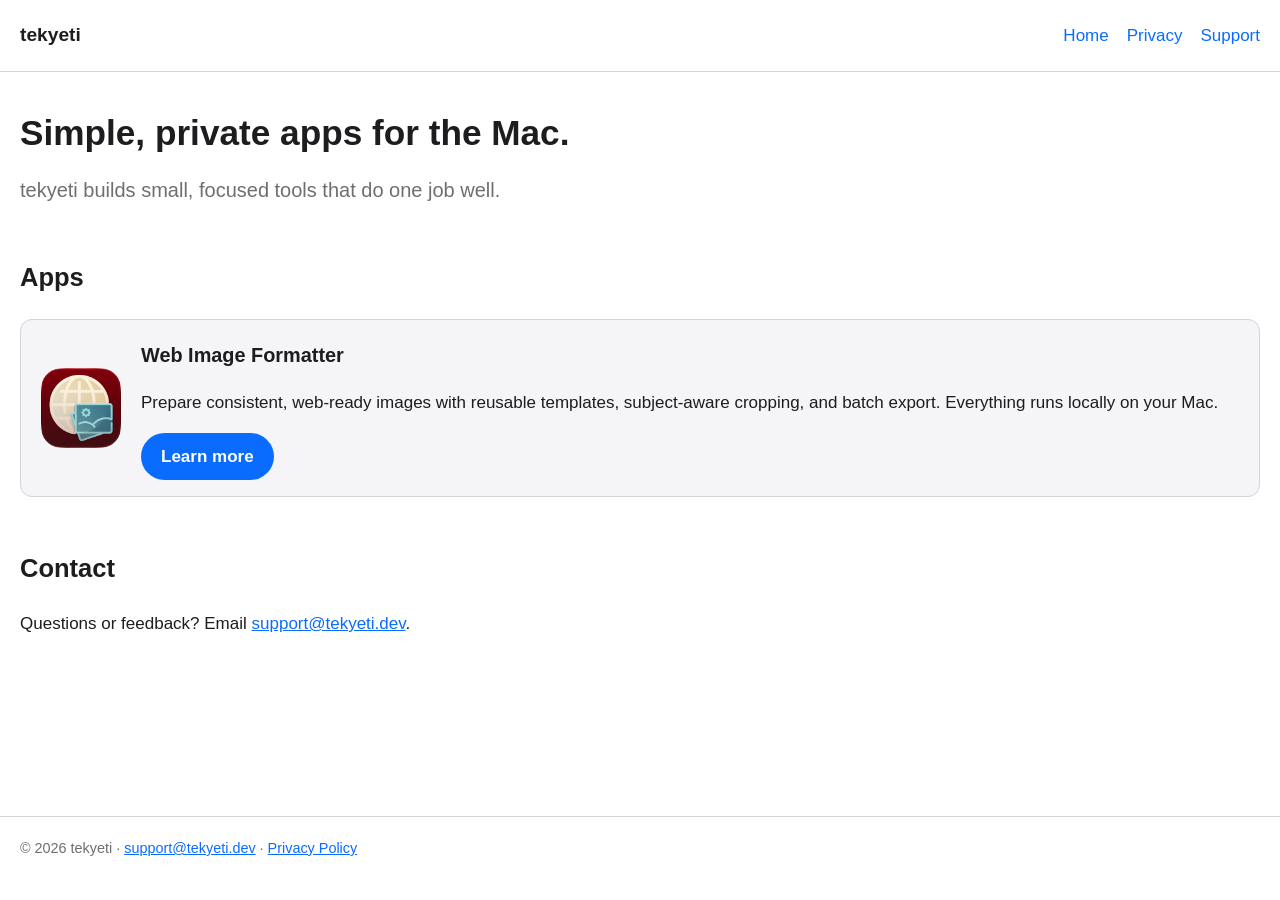
==== index.html @ 0e45036f "Update home page tagline Co-Authored-By: Claude Sonnet 5.5 <noreply@anthropic.com> Claude-Session: h" ====
<!doctype html>
<html lang="en"><head><meta charset="utf-8"><meta name="viewport" content="width=device-width,initial-scale=1">
<title>tekyeti</title><meta name="description" content="Simple, private apps for the Mac by tekyeti."><link rel="stylesheet" href="/styles.css"></head>
<body><header><a class="brand" href="/">tekyeti</a><nav><a href="/">Home</a><a href="/privacy/">Privacy</a><a href="/support/">Support</a></nav></header><main>
<h1>Simple, private apps for the Mac.</h1>
<p class="lead">tekyeti builds small, focused tools that do one job well.</p>
<h2>Apps</h2>
<div class="card has-icon"><img class="app-icon" src="/images/web-image-formatter/icon.jpg" alt="Web Image Formatter app icon" width="80" height="80"><div><h3>Web Image Formatter</h3>
<p>Prepare consistent, web-ready images with reusable templates, subject-aware cropping, and batch export. Everything runs locally on your Mac.</p>
<a class="btn" href="/web-image-formatter/">Learn more</a></div></div>
<h2>Contact</h2>
<p>Questions or feedback? Email <a href="mailto:support@tekyeti.dev">support@tekyeti.dev</a>.</p>
</main><footer>&copy; 2026 tekyeti &middot; <a href="mailto:support@tekyeti.dev">support@tekyeti.dev</a> &middot; <a href="/privacy/">Privacy Policy</a></footer></body></html>
---- styles.css ----
:root{--bg:#fff;--fg:#1d1d1f;--muted:#6e6e73;--accent:#0a6cff;--card:#f5f5f7;--line:#d2d2d7}
@media(prefers-color-scheme:dark){:root{--bg:#111;--fg:#f5f5f7;--muted:#a1a1a6;--accent:#4f9bff;--card:#1c1c1e;--line:#3a3a3c}}
*{box-sizing:border-box}
body{margin:0;background:var(--bg);color:var(--fg);font:17px/1.6 -apple-system,BlinkMacSystemFont,"Segoe UI",Roboto,sans-serif}
a{color:var(--accent)}
header,main,footer{max-width:1520px;margin:0 auto;padding:0 20px}
header{display:flex;justify-content:space-between;align-items:center;padding-top:20px;padding-bottom:20px;border-bottom:1px solid var(--line)}
header .brand{font-weight:700;font-size:1.2rem;color:var(--fg);text-decoration:none}
nav a{margin-left:18px;text-decoration:none}
main{padding-top:40px;padding-bottom:40px}
h1{font-size:2.2rem;line-height:1.2;margin:0 0 .5em}
h2{margin-top:2em}
.lead{font-size:1.25rem;color:var(--muted)}
.card{background:var(--card);border:1px solid var(--line);border-radius:12px;padding:16px 20px;margin:16px 0}
.card h3{margin:.2em 0}
.btn{display:inline-block;background:var(--accent);color:#fff;padding:10px 20px;border-radius:999px;text-decoration:none;font-weight:600}
table{border-collapse:collapse;width:100%}
td,th{border-bottom:1px solid var(--line);padding:8px 6px;text-align:left;vertical-align:top}
th{width:30%;color:var(--muted);font-weight:600}
code,pre{font-family:ui-monospace,Menlo,monospace}
pre{white-space:pre-wrap;background:var(--card);padding:12px;border-radius:8px;border:1px solid var(--line)}
footer{padding-top:20px;padding-bottom:40px;border-top:1px solid var(--line);color:var(--muted);font-size:.9rem}

details.app{background:var(--card);border:1px solid var(--line);border-radius:12px;margin:16px 0;padding:0 20px}
details.app>summary{cursor:pointer;font-weight:700;font-size:1.25rem;padding:14px 0;list-style:none;display:flex;justify-content:space-between;align-items:center}
details.app>summary::-webkit-details-marker{display:none}
details.app>summary::after{content:"+";font-size:1.5rem;color:var(--muted)}
details.app[open]>summary::after{content:"\2212"}
details.app[open]>summary{border-bottom:1px solid var(--line);margin-bottom:12px}
details.app>:last-child{margin-bottom:16px}
details.app h2{font-size:1.1rem;margin-top:1.5em}
.note{color:var(--muted);font-size:.95rem}
body{min-height:100vh;display:flex;flex-direction:column}
header,main,footer{width:100%}
main{flex:1}
footer{margin-top:10vh}
.app-head{display:flex;align-items:center;gap:20px;margin-bottom:8px}
.app-head h1{margin:0}
.app-icon{width:96px;height:96px;border-radius:22%;flex:none}
.card.has-icon{display:flex;gap:20px;align-items:center}
.card.has-icon .app-icon{width:80px;height:80px}
.shots{display:grid;grid-template-columns:repeat(auto-fit,minmax(320px,1fr));gap:16px;margin:16px 0}
.shots figure{margin:0}
.shots img{width:100%;height:auto;border-radius:10px;border:1px solid var(--line);display:block}
.shots figcaption{color:var(--muted);font-size:.9rem;margin-top:6px}
.shots figure:first-child{grid-column:1/-1}
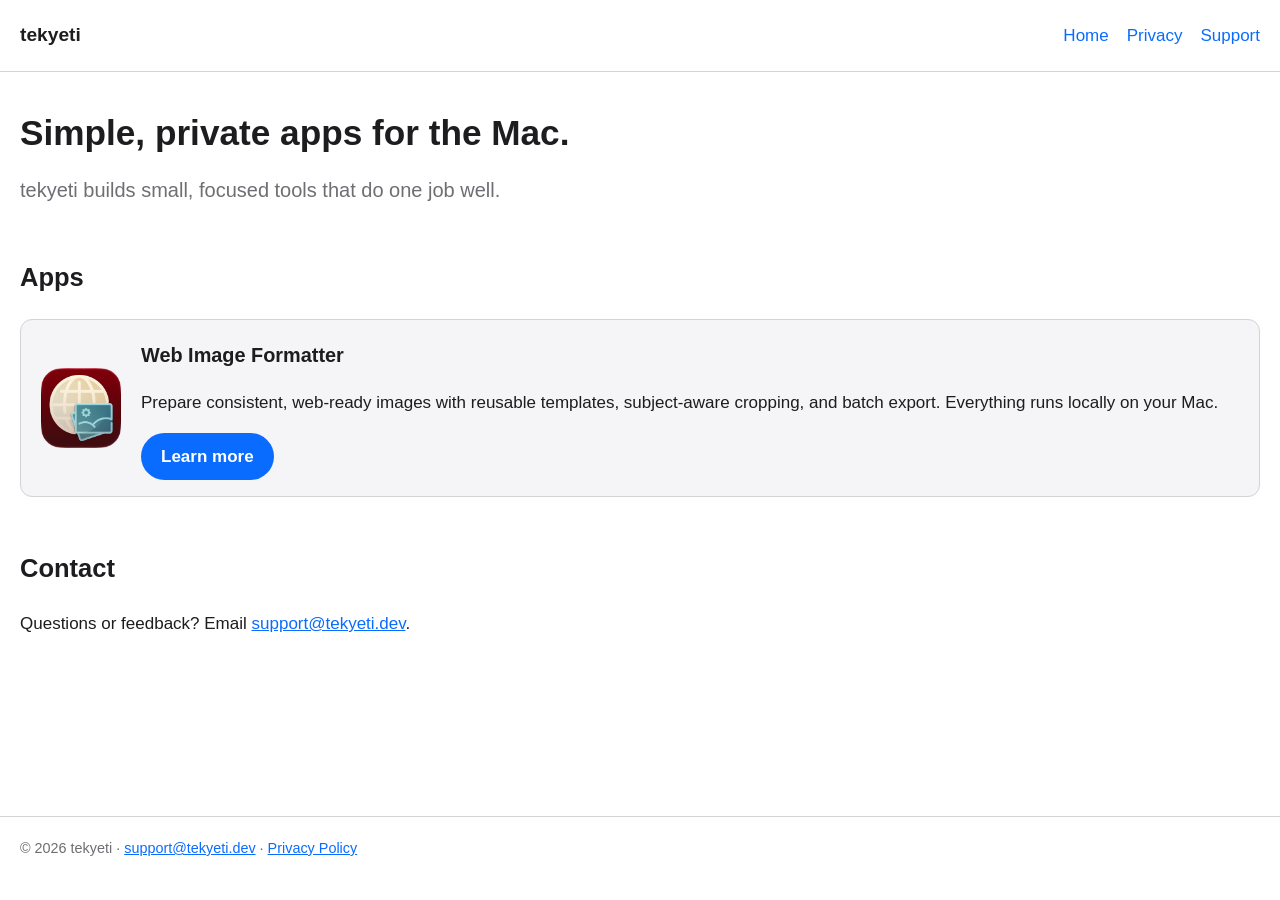
==== commit 387f6957: "Use transparent PNG app icon Co-Authored-By: Claude Sonnet 5.5 <noreply@anthropic.com> Claude-Sessio" ====
--- a/index.html
+++ b/index.html
@@ -5,7 +5,7 @@
 <h1>Simple, private apps for the Mac.</h1>
 <p class="lead">tekyeti builds small, focused tools that do one job well.</p>
 <h2>Apps</h2>
-<div class="card has-icon"><img class="app-icon" src="/images/web-image-formatter/icon.jpg" alt="Web Image Formatter app icon" width="80" height="80"><div><h3>Web Image Formatter</h3>
+<div class="card has-icon"><img class="app-icon" src="/images/web-image-formatter/icon.png" alt="Web Image Formatter app icon" width="80" height="80"><div><h3>Web Image Formatter</h3>
 <p>Prepare consistent, web-ready images with reusable templates, subject-aware cropping, and batch export. Everything runs locally on your Mac.</p>
 <a class="btn" href="/web-image-formatter/">Learn more</a></div></div>
 <h2>Contact</h2>
--- a/styles.css
+++ b/styles.css
@@ -36,7 +36,7 @@
 footer{margin-top:10vh}
 .app-head{display:flex;align-items:center;gap:20px;margin-bottom:8px}
 .app-head h1{margin:0}
-.app-icon{width:96px;height:96px;border-radius:22%;flex:none}
+.app-icon{width:96px;height:96px;flex:none}
 .card.has-icon{display:flex;gap:20px;align-items:center}
 .card.has-icon .app-icon{width:80px;height:80px}
 .shots{display:grid;grid-template-columns:repeat(auto-fit,minmax(320px,1fr));gap:16px;margin:16px 0}
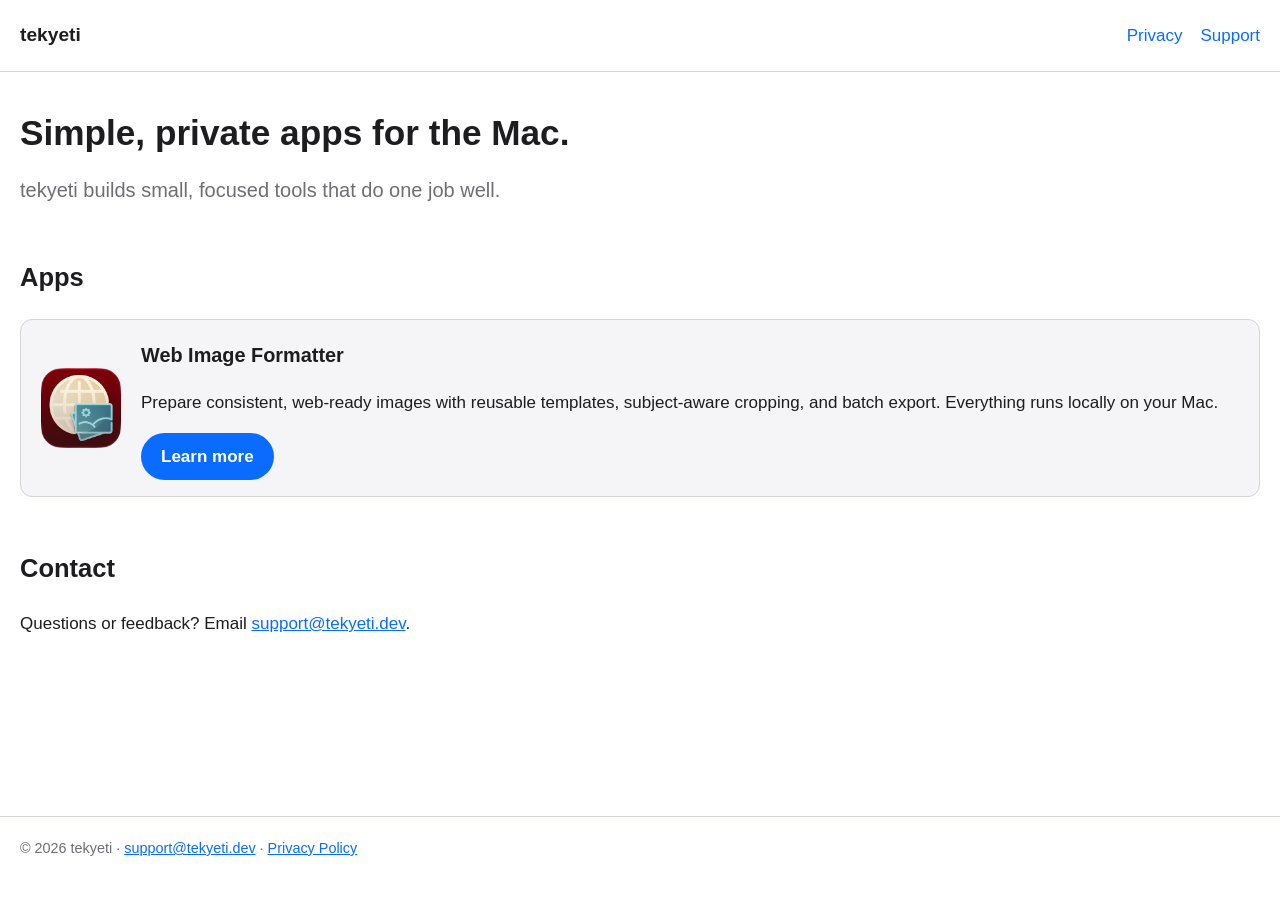
==== commit 78defe90: "Remove Home link from menu Co-Authored-By: Claude Sonnet 5.5 <noreply@anthropic.com> Claude-Session:" ====
--- a/index.html
+++ b/index.html
@@ -1,7 +1,7 @@
 <!doctype html>
 <html lang="en"><head><meta charset="utf-8"><meta name="viewport" content="width=device-width,initial-scale=1">
 <title>tekyeti</title><meta name="description" content="Simple, private apps for the Mac by tekyeti."><link rel="stylesheet" href="/styles.css"></head>
-<body><header><a class="brand" href="/">tekyeti</a><nav><a href="/">Home</a><a href="/privacy/">Privacy</a><a href="/support/">Support</a></nav></header><main>
+<body><header><a class="brand" href="/">tekyeti</a><nav><a href="/privacy/">Privacy</a><a href="/support/">Support</a></nav></header><main>
 <h1>Simple, private apps for the Mac.</h1>
 <p class="lead">tekyeti builds small, focused tools that do one job well.</p>
 <h2>Apps</h2>
--- a/styles.css
+++ b/styles.css
@@ -39,8 +39,12 @@
 .app-icon{width:96px;height:96px;flex:none}
 .card.has-icon{display:flex;gap:20px;align-items:center}
 .card.has-icon .app-icon{width:80px;height:80px}
-.shots{display:grid;grid-template-columns:repeat(auto-fit,minmax(320px,1fr));gap:16px;margin:16px 0}
-.shots figure{margin:0}
-.shots img{width:100%;height:auto;border-radius:10px;border:1px solid var(--line);display:block}
+.shots{display:flex;gap:16px;margin:16px 0}
+.shots figure{margin:0;flex:1 1 0;min-width:0}
+.shots img{width:100%;height:auto;display:block;filter:drop-shadow(0 4px 12px rgba(0,0,0,.25))}
 .shots figcaption{color:var(--muted);font-size:.9rem;margin-top:6px}
-.shots figure:first-child{grid-column:1/-1}
+@media(max-width:700px){.shots{flex-direction:column}}
+.shots img{cursor:zoom-in}
+dialog#lightbox{border:0;padding:0;background:transparent;max-width:95vw;max-height:95vh;overflow:visible}
+dialog#lightbox::backdrop{background:rgba(0,0,0,.8)}
+dialog#lightbox img{display:block;max-width:95vw;max-height:95vh;width:auto;height:auto;cursor:zoom-out}
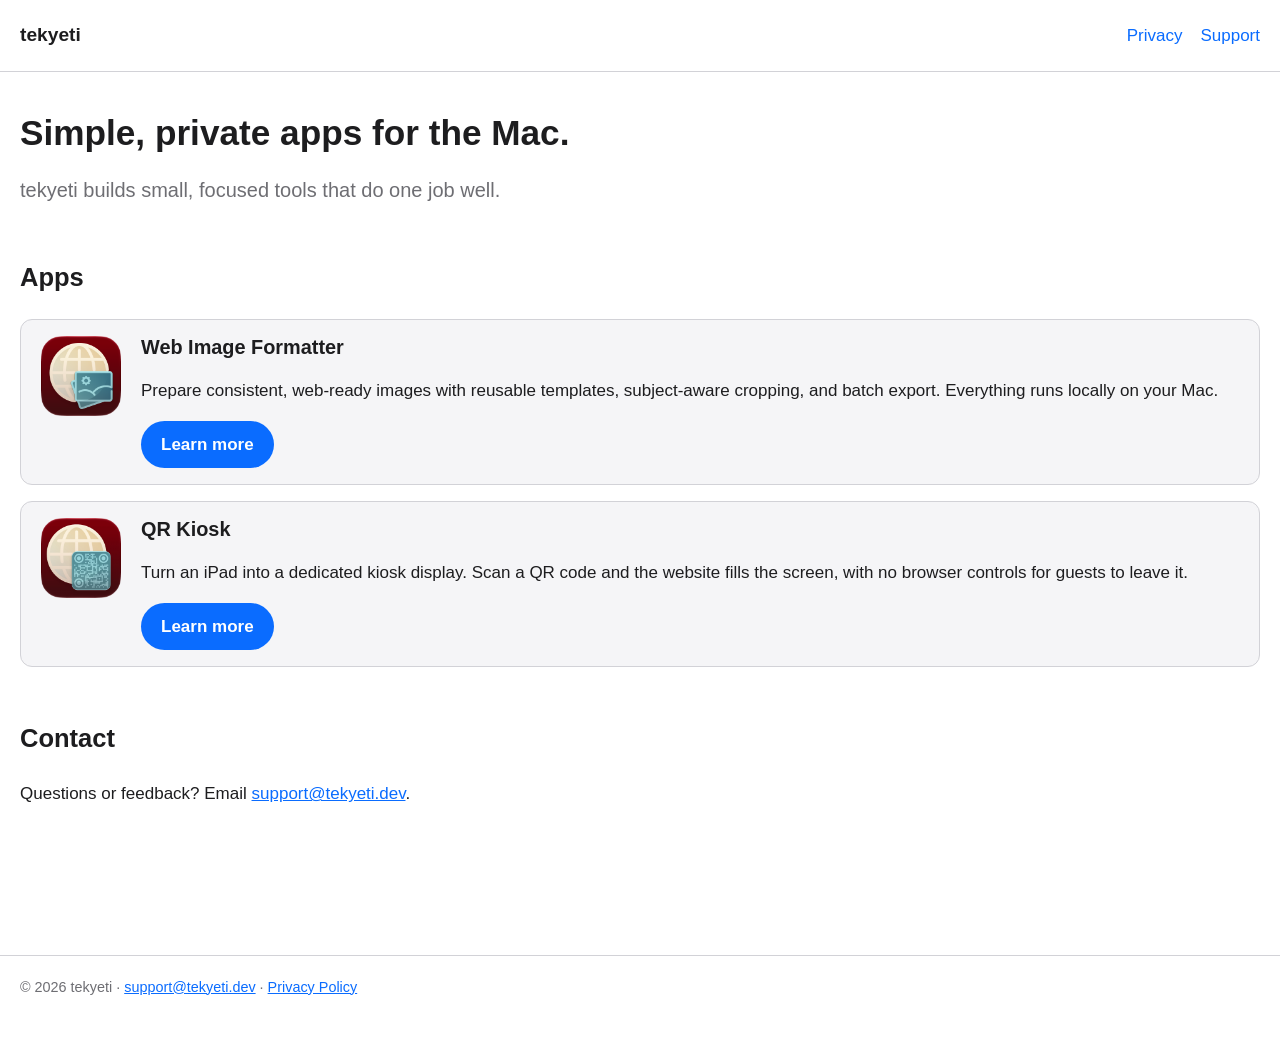
==== commit c710736c: "Add QR Kiosk app page with icon and screenshots; add home page card; make lightbox fit any aspect ra" ====
--- a/index.html
+++ b/index.html
@@ -8,6 +8,9 @@
 <div class="card has-icon"><img class="app-icon" src="/images/web-image-formatter/icon.png" alt="Web Image Formatter app icon" width="80" height="80"><div><h3>Web Image Formatter</h3>
 <p>Prepare consistent, web-ready images with reusable templates, subject-aware cropping, and batch export. Everything runs locally on your Mac.</p>
 <a class="btn" href="/web-image-formatter/">Learn more</a></div></div>
+<div class="card has-icon"><img class="app-icon" src="/images/qr-kiosk/icon.png" alt="QR Kiosk app icon" width="80" height="80"><div><h3>QR Kiosk</h3>
+<p>Turn an iPad into a dedicated kiosk display. Scan a QR code and the website fills the screen, with no browser controls for guests to leave it.</p>
+<a class="btn" href="/qr-kiosk/">Learn more</a></div></div>
 <h2>Contact</h2>
 <p>Questions or feedback? Email <a href="mailto:support@tekyeti.dev">support@tekyeti.dev</a>.</p>
 </main><footer>&copy; 2026 tekyeti &middot; <a href="mailto:support@tekyeti.dev">support@tekyeti.dev</a> &middot; <a href="/privacy/">Privacy Policy</a></footer></body></html>
--- a/styles.css
+++ b/styles.css
@@ -37,7 +37,8 @@
 .app-head{display:flex;align-items:center;gap:20px;margin-bottom:8px}
 .app-head h1{margin:0}
 .app-icon{width:96px;height:96px;flex:none}
-.card.has-icon{display:flex;gap:20px;align-items:center}
+.card.has-icon{display:flex;gap:20px;align-items:flex-start}
+.card.has-icon h3{margin-top:0;line-height:1.2}
 .card.has-icon .app-icon{width:80px;height:80px}
 .shots{display:flex;gap:16px;margin:16px 0}
 .shots figure{margin:0;flex:1 1 0;min-width:0}
@@ -47,4 +48,6 @@
 .shots img{cursor:zoom-in}
 dialog#lightbox{border:0;padding:0;background:transparent;max-width:95vw;max-height:95vh;overflow:visible}
 dialog#lightbox::backdrop{background:rgba(0,0,0,.8)}
-dialog#lightbox img{display:block;max-width:95vw;max-height:95vh;width:auto;height:auto;cursor:zoom-out}
+dialog#lightbox img{display:block;width:95vw;height:95vh;object-fit:contain;cursor:zoom-out}
+.shots-portrait{justify-content:center}
+.shots-portrait figure{flex:0 1 380px}
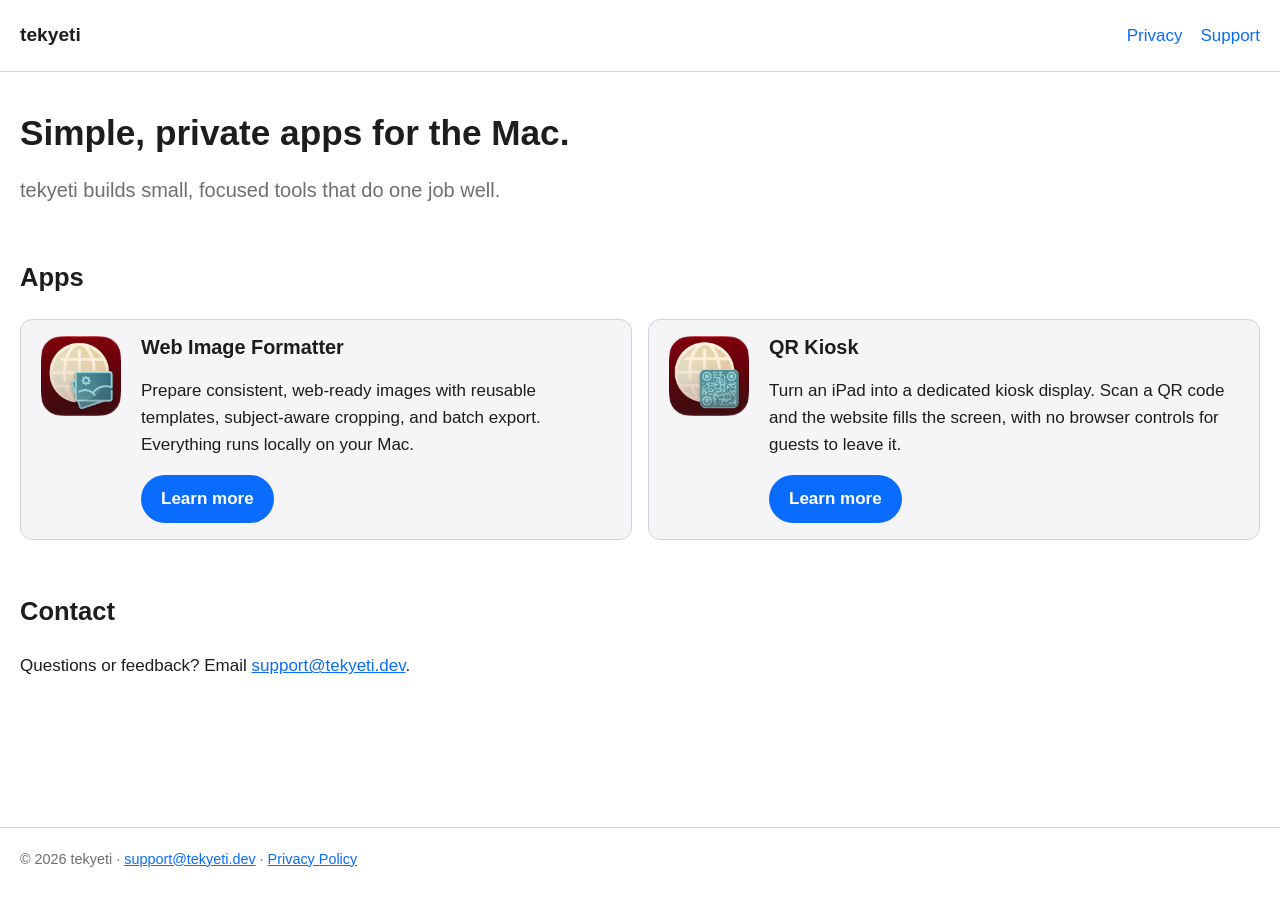
==== commit c70c2cc5: "Two-column flex layout for home page app cards Co-Authored-By: Claude Sonnet 5.5 <noreply@anthropic." ====
--- a/index.html
+++ b/index.html
@@ -5,12 +5,14 @@
 <h1>Simple, private apps for the Mac.</h1>
 <p class="lead">tekyeti builds small, focused tools that do one job well.</p>
 <h2>Apps</h2>
+<div class="apps">
 <div class="card has-icon"><img class="app-icon" src="/images/web-image-formatter/icon.png" alt="Web Image Formatter app icon" width="80" height="80"><div><h3>Web Image Formatter</h3>
 <p>Prepare consistent, web-ready images with reusable templates, subject-aware cropping, and batch export. Everything runs locally on your Mac.</p>
 <a class="btn" href="/web-image-formatter/">Learn more</a></div></div>
 <div class="card has-icon"><img class="app-icon" src="/images/qr-kiosk/icon.png" alt="QR Kiosk app icon" width="80" height="80"><div><h3>QR Kiosk</h3>
 <p>Turn an iPad into a dedicated kiosk display. Scan a QR code and the website fills the screen, with no browser controls for guests to leave it.</p>
 <a class="btn" href="/qr-kiosk/">Learn more</a></div></div>
+</div>
 <h2>Contact</h2>
 <p>Questions or feedback? Email <a href="mailto:support@tekyeti.dev">support@tekyeti.dev</a>.</p>
 </main><footer>&copy; 2026 tekyeti &middot; <a href="mailto:support@tekyeti.dev">support@tekyeti.dev</a> &middot; <a href="/privacy/">Privacy Policy</a></footer></body></html>
--- a/styles.css
+++ b/styles.css
@@ -51,3 +51,6 @@
 dialog#lightbox img{display:block;width:95vw;height:95vh;object-fit:contain;cursor:zoom-out}
 .shots-portrait{justify-content:center}
 .shots-portrait figure{flex:0 1 380px}
+.apps{display:flex;flex-wrap:wrap;gap:16px;margin:16px 0}
+.apps .card{flex:1 1 calc(50% - 8px);min-width:0;margin:0}
+@media(max-width:700px){.apps .card{flex-basis:100%}}
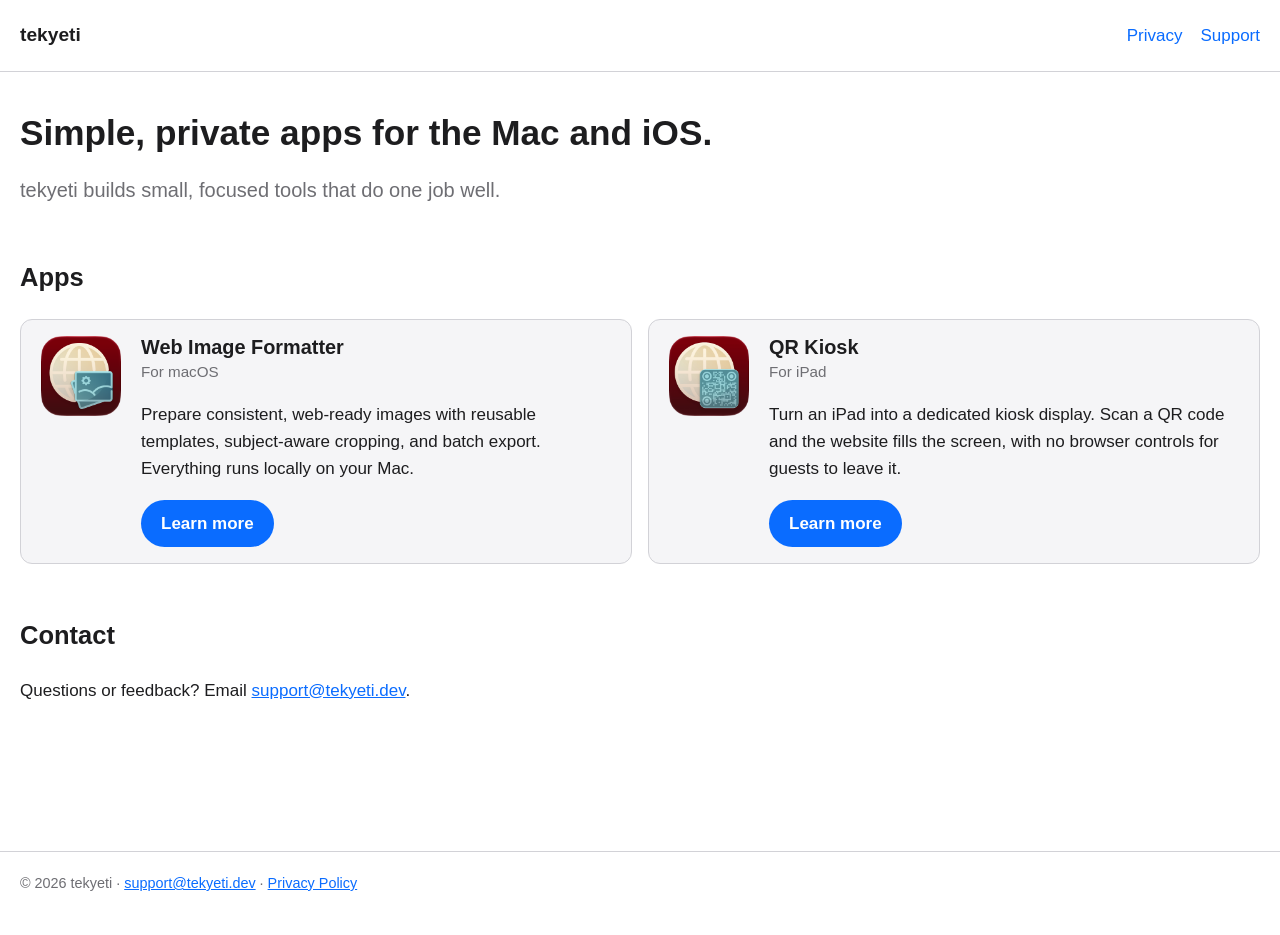
==== commit c7e3e782: "Update tagline; add platform subheadings Co-Authored-By: Claude Sonnet 5.5 <noreply@anthropic.com> C" ====
--- a/index.html
+++ b/index.html
@@ -1,15 +1,17 @@
 <!doctype html>
 <html lang="en"><head><meta charset="utf-8"><meta name="viewport" content="width=device-width,initial-scale=1">
-<title>tekyeti</title><meta name="description" content="Simple, private apps for the Mac by tekyeti."><link rel="stylesheet" href="/styles.css"></head>
+<title>tekyeti</title><meta name="description" content="Simple, private apps for the Mac by tekyeti."><link rel="stylesheet" href="/styles.css?v=2"></head>
 <body><header><a class="brand" href="/">tekyeti</a><nav><a href="/privacy/">Privacy</a><a href="/support/">Support</a></nav></header><main>
-<h1>Simple, private apps for the Mac.</h1>
+<h1>Simple, private apps for the Mac and iOS.</h1>
 <p class="lead">tekyeti builds small, focused tools that do one job well.</p>
 <h2>Apps</h2>
 <div class="apps">
 <div class="card has-icon"><img class="app-icon" src="/images/web-image-formatter/icon.png" alt="Web Image Formatter app icon" width="80" height="80"><div><h3>Web Image Formatter</h3>
+<p class="platform">For macOS</p>
 <p>Prepare consistent, web-ready images with reusable templates, subject-aware cropping, and batch export. Everything runs locally on your Mac.</p>
 <a class="btn" href="/web-image-formatter/">Learn more</a></div></div>
 <div class="card has-icon"><img class="app-icon" src="/images/qr-kiosk/icon.png" alt="QR Kiosk app icon" width="80" height="80"><div><h3>QR Kiosk</h3>
+<p class="platform">For iPad</p>
 <p>Turn an iPad into a dedicated kiosk display. Scan a QR code and the website fills the screen, with no browser controls for guests to leave it.</p>
 <a class="btn" href="/qr-kiosk/">Learn more</a></div></div>
 </div>
--- a/styles.css
+++ b/styles.css
@@ -54,3 +54,10 @@
 .apps{display:flex;flex-wrap:wrap;gap:16px;margin:16px 0}
 .apps .card{flex:1 1 calc(50% - 8px);min-width:0;margin:0}
 @media(max-width:700px){.apps .card{flex-basis:100%}}
+.lb-btn{position:fixed;top:50%;transform:translateY(-50%);width:48px;height:48px;border-radius:50%;border:0;background:rgba(0,0,0,.55);color:#fff;font-size:2rem;line-height:1;cursor:pointer;display:flex;align-items:center;justify-content:center;padding:0 0 4px}
+.lb-btn:hover,.lb-btn:focus-visible{background:rgba(0,0,0,.8)}
+.lb-prev{left:12px}.lb-next{right:12px}
+dialog#lightbox.single .lb-btn{display:none}
+.platform{color:var(--muted);margin:0 0 .5em;font-size:.95rem}
+.app-head .platform{margin:0}
+.card.has-icon h3{margin-bottom:0}
